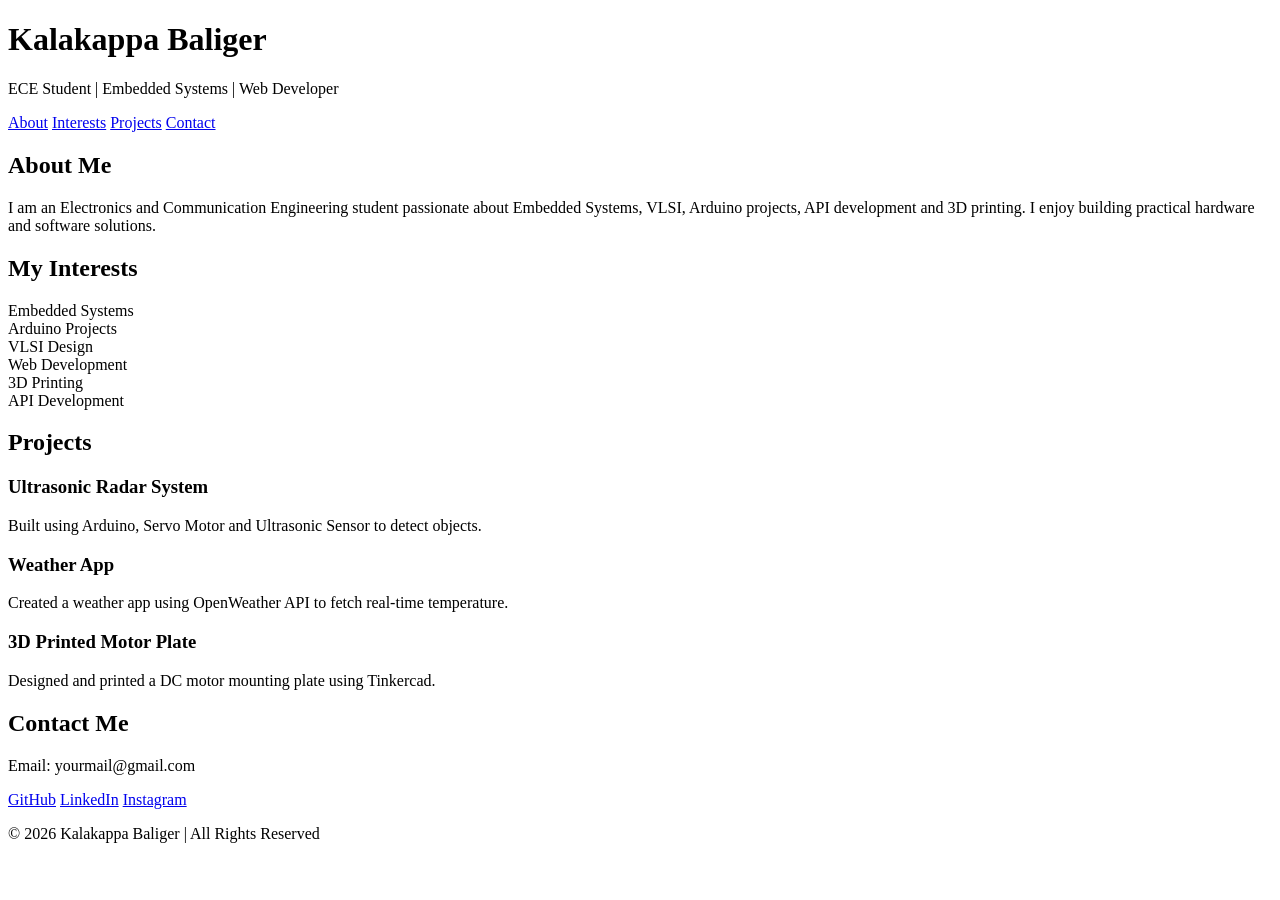
==== index.html @ ccdde6ba "Update and rename protfolio.html to index.html" ====
<!DOCTYPE html>
<html lang="en">
<head>
    <meta charset="UTF-8">
    <title>Kalakappa | Portfolio</title>
    <meta name="viewport" content="width=device-width, initial-scale=1.0">
    <link rel="stylesheet" href="protofolio.css">
</head>
<body>

<header>
    <h1>Kalakappa Baliger</h1>
    <p>ECE Student | Embedded Systems | Web Developer</p>
</header>

<nav>
    <a href="#about">About</a>
    <a href="#interests">Interests</a>
    <a href="#projects">Projects</a>
    <a href="#contact">Contact</a>
</nav>

<section id="about">
    <h2>About Me</h2>
    <p>
        I am an Electronics and Communication Engineering student passionate about 
        Embedded Systems, VLSI, Arduino projects, API development and 3D printing.
        I enjoy building practical hardware and software solutions.
    </p>
</section>

<section id="interests">
    <h2>My Interests</h2>
    <div class="grid">
        <div class="card">Embedded Systems</div>
        <div class="card">Arduino Projects</div>
        <div class="card">VLSI Design</div>
        <div class="card">Web Development</div>
        <div class="card">3D Printing</div>
        <div class="card">API Development</div>
    </div>
</section>

<section id="projects">
    <h2>Projects</h2>

    <div class="project-card">
        <h3>Ultrasonic Radar System</h3>
        <p>Built using Arduino, Servo Motor and Ultrasonic Sensor to detect objects.</p>
    </div>

    <div class="project-card">
        <h3>Weather App</h3>
        <p>Created a weather app using OpenWeather API to fetch real-time temperature.</p>
    </div>

    <div class="project-card">
        <h3>3D Printed Motor Plate</h3>
        <p>Designed and printed a DC motor mounting plate using Tinkercad.</p>
    </div>

</section>

<section id="contact">
    <h2>Contact Me</h2>
    <p>Email: yourmail@gmail.com</p>
    <div class="social">
        <a href="#">GitHub</a>
        <a href="#">LinkedIn</a>
        <a href="#">Instagram</a>
    </div>
</section>

<footer>
    <p>© 2026 Kalakappa Baliger | All Rights Reserved</p>
</footer>

</body>
</html>
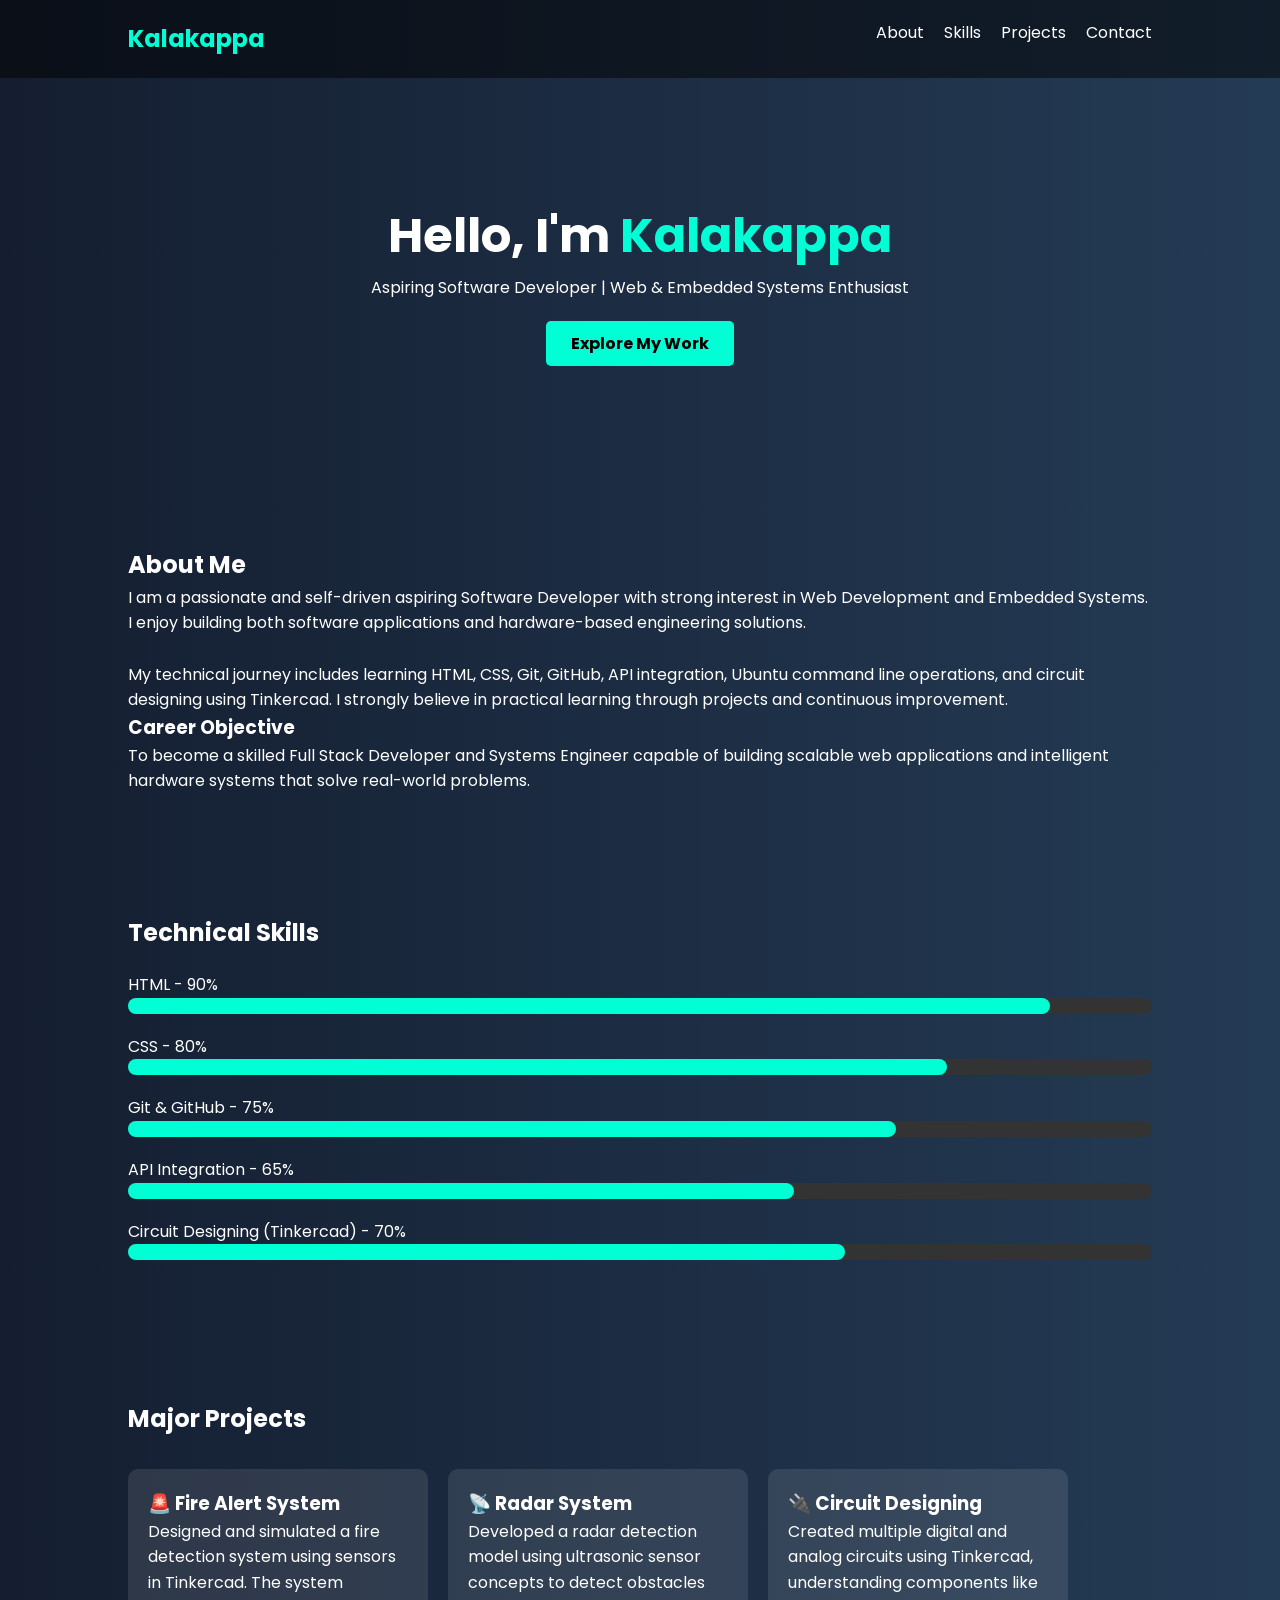
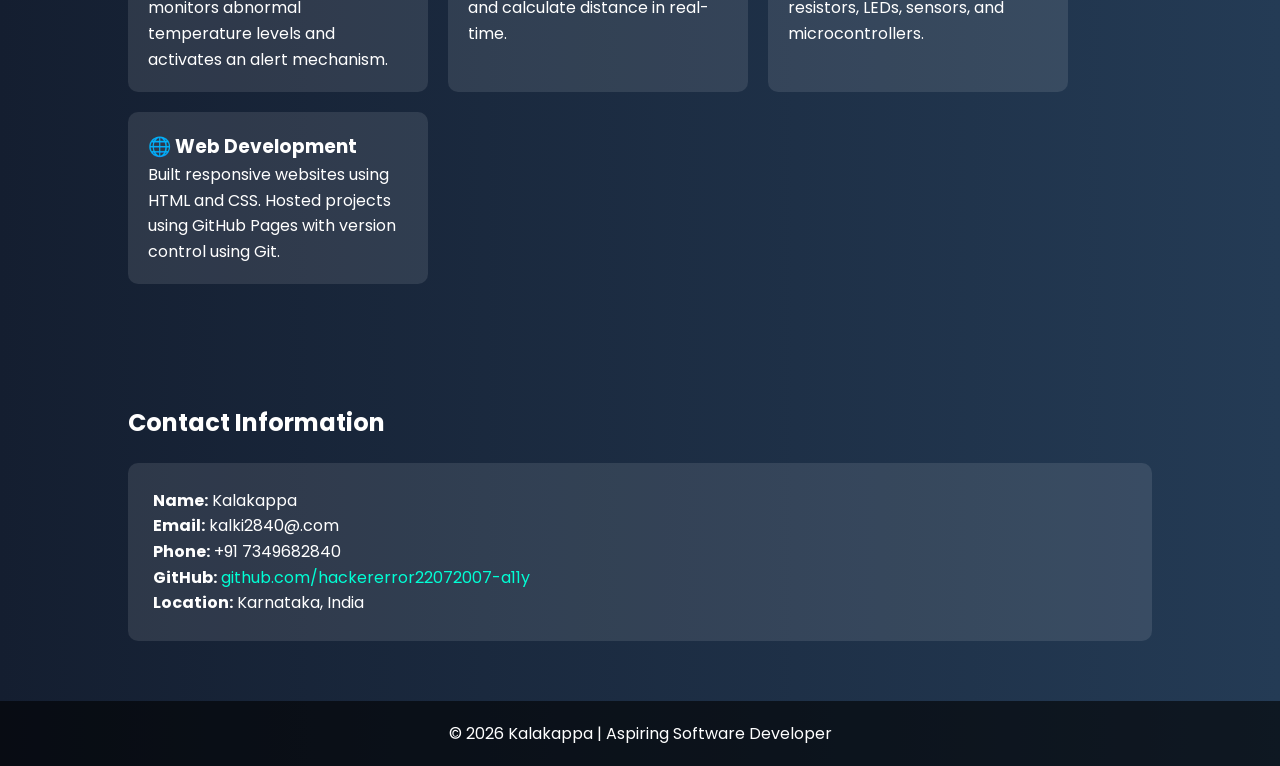
==== commit 13db019f: "modified index.html" ====
--- a/index.html
+++ b/index.html
@@ -1,78 +1,259 @@
 <!DOCTYPE html>
 <html lang="en">
 <head>
-    <meta charset="UTF-8">
-    <title>Kalakappa | Portfolio</title>
-    <meta name="viewport" content="width=device-width, initial-scale=1.0">
-    <link rel="stylesheet" href="protofolio.css">
+<meta charset="UTF-8">
+<meta name="viewport" content="width=device-width, initial-scale=1.0">
+<title>Kalakappa | Developer Portfolio</title>
+
+<link href="https://fonts.googleapis.com/css2?family=Poppins:wght@300;500;700&display=swap" rel="stylesheet">
+
+<style>
+*{
+    margin:0;
+    padding:0;
+    box-sizing:border-box;
+    font-family:'Poppins', sans-serif;
+}
+
+body{
+    background:linear-gradient(to right,#141e30,#243b55);
+    color:white;
+    line-height:1.6;
+}
+
+nav{
+    display:flex;
+    justify-content:space-between;
+    padding:20px 10%;
+    background:rgba(0,0,0,0.5);
+}
+
+nav h2{
+    color:#00ffd5;
+}
+
+nav ul{
+    display:flex;
+    list-style:none;
+}
+
+nav ul li{
+    margin-left:20px;
+}
+
+nav ul li a{
+    text-decoration:none;
+    color:white;
+}
+
+section{
+    padding:60px 10%;
+}
+
+.hero{
+    text-align:center;
+    padding:120px 20px;
+}
+
+.hero h1{
+    font-size:3rem;
+}
+
+.hero span{
+    color:#00ffd5;
+}
+
+.btn{
+    display:inline-block;
+    margin-top:20px;
+    padding:10px 25px;
+    background:#00ffd5;
+    color:black;
+    text-decoration:none;
+    border-radius:5px;
+    font-weight:bold;
+}
+
+.skills .skill{
+    margin:20px 0;
+}
+
+.progress{
+    background:#333;
+    border-radius:20px;
+}
+
+.progress div{
+    background:#00ffd5;
+    padding:8px;
+    border-radius:20px;
+    text-align:right;
+}
+
+.projects{
+    display:flex;
+    flex-wrap:wrap;
+    gap:20px;
+    margin-top:30px;
+}
+
+.card{
+    background:rgba(255,255,255,0.1);
+    padding:20px;
+    border-radius:10px;
+    width:300px;
+    transition:0.3s;
+}
+
+.card:hover{
+    transform:scale(1.05);
+}
+
+.contact-box{
+    background:rgba(255,255,255,0.1);
+    padding:25px;
+    border-radius:10px;
+    margin-top:20px;
+}
+
+.contact-box a{
+    color:#00ffd5;
+    text-decoration:none;
+}
+
+footer{
+    text-align:center;
+    padding:20px;
+    background:rgba(0,0,0,0.6);
+}
+</style>
 </head>
+
 <body>
 
-<header>
-    <h1>Kalakappa Baliger</h1>
-    <p>ECE Student | Embedded Systems | Web Developer</p>
-</header>
-
 <nav>
-    <a href="#about">About</a>
-    <a href="#interests">Interests</a>
-    <a href="#projects">Projects</a>
-    <a href="#contact">Contact</a>
+    <h2>Kalakappa</h2>
+    <ul>
+        <li><a href="#about">About</a></li>
+        <li><a href="#skills">Skills</a></li>
+        <li><a href="#projects">Projects</a></li>
+        <li><a href="#contact">Contact</a></li>
+    </ul>
 </nav>
+
+<section class="hero">
+    <h1>Hello, I'm <span>Kalakappa</span></h1>
+    <p>Aspiring Software Developer | Web & Embedded Systems Enthusiast</p>
+    <a href="#projects" class="btn">Explore My Work</a>
+</section>
 
 <section id="about">
     <h2>About Me</h2>
     <p>
-        I am an Electronics and Communication Engineering student passionate about 
-        Embedded Systems, VLSI, Arduino projects, API development and 3D printing.
-        I enjoy building practical hardware and software solutions.
+        I am a passionate and self-driven aspiring Software Developer with strong interest 
+        in Web Development and Embedded Systems. I enjoy building both software 
+        applications and hardware-based engineering solutions.
     </p>
-</section>
-
-<section id="interests">
-    <h2>My Interests</h2>
-    <div class="grid">
-        <div class="card">Embedded Systems</div>
-        <div class="card">Arduino Projects</div>
-        <div class="card">VLSI Design</div>
-        <div class="card">Web Development</div>
-        <div class="card">3D Printing</div>
-        <div class="card">API Development</div>
+    <br>
+    <p>
+        My technical journey includes learning HTML, CSS, Git, GitHub, API integration,
+        Ubuntu command line operations, and circuit designing using Tinkercad.
+        I strongly believe in practical learning through projects and continuous improvement.
+    </p>
+
+    <h3>Career Objective</h3>
+    <p>
+        To become a skilled Full Stack Developer and Systems Engineer capable of building 
+        scalable web applications and intelligent hardware systems that solve real-world problems.
+    </p>
+</section>
+
+<section id="skills" class="skills">
+    <h2>Technical Skills</h2>
+
+    <div class="skill">
+        <p>HTML - 90%</p>
+        <div class="progress"><div style="width:90%"></div></div>
+    </div>
+
+    <div class="skill">
+        <p>CSS - 80%</p>
+        <div class="progress"><div style="width:80%"></div></div>
+    </div>
+
+    <div class="skill">
+        <p>Git & GitHub - 75%</p>
+        <div class="progress"><div style="width:75%"></div></div>
+    </div>
+
+    <div class="skill">
+        <p>API Integration - 65%</p>
+        <div class="progress"><div style="width:65%"></div></div>
+    </div>
+
+    <div class="skill">
+        <p>Circuit Designing (Tinkercad) - 70%</p>
+        <div class="progress"><div style="width:70%"></div></div>
     </div>
 </section>
 
 <section id="projects">
-    <h2>Projects</h2>
-
-    <div class="project-card">
-        <h3>Ultrasonic Radar System</h3>
-        <p>Built using Arduino, Servo Motor and Ultrasonic Sensor to detect objects.</p>
-    </div>
-
-    <div class="project-card">
-        <h3>Weather App</h3>
-        <p>Created a weather app using OpenWeather API to fetch real-time temperature.</p>
-    </div>
-
-    <div class="project-card">
-        <h3>3D Printed Motor Plate</h3>
-        <p>Designed and printed a DC motor mounting plate using Tinkercad.</p>
-    </div>
-
+    <h2>Major Projects</h2>
+    <div class="projects">
+
+        <div class="card">
+            <h3>🚨 Fire Alert System</h3>
+            <p>
+                Designed and simulated a fire detection system using sensors in Tinkercad.
+                The system monitors abnormal temperature levels and activates an alert mechanism.
+            </p>
+        </div>
+
+        <div class="card">
+            <h3>📡 Radar System</h3>
+            <p>
+                Developed a radar detection model using ultrasonic sensor concepts
+                to detect obstacles and calculate distance in real-time.
+            </p>
+        </div>
+
+        <div class="card">
+            <h3>🔌 Circuit Designing</h3>
+            <p>
+                Created multiple digital and analog circuits using Tinkercad,
+                understanding components like resistors, LEDs, sensors, and microcontrollers.
+            </p>
+        </div>
+
+        <div class="card">
+            <h3>🌐 Web Development</h3>
+            <p>
+                Built responsive websites using HTML and CSS.
+                Hosted projects using GitHub Pages with version control using Git.
+            </p>
+        </div>
+
+    </div>
 </section>
 
 <section id="contact">
-    <h2>Contact Me</h2>
-    <p>Email: yourmail@gmail.com</p>
-    <div class="social">
-        <a href="#">GitHub</a>
-        <a href="#">LinkedIn</a>
-        <a href="#">Instagram</a>
+    <h2>Contact Information</h2>
+
+    <div class="contact-box">
+        <p><strong>Name:</strong> Kalakappa</p>
+        <p><strong>Email:</strong> kalki2840@.com</p>
+        <p><strong>Phone:</strong> +91 7349682840</p>
+        <p><strong>GitHub:</strong> 
+            <a href="https://github.com/hackererror22072007-a11y" target="_blank">
+                github.com/hackererror22072007-a11y
+            </a>
+        </p>
+        <p><strong>Location:</strong> Karnataka, India</p>
     </div>
 </section>
 
 <footer>
-    <p>© 2026 Kalakappa Baliger | All Rights Reserved</p>
+    <p>© 2026 Kalakappa | Aspiring Software Developer</p>
 </footer>
 
 </body>
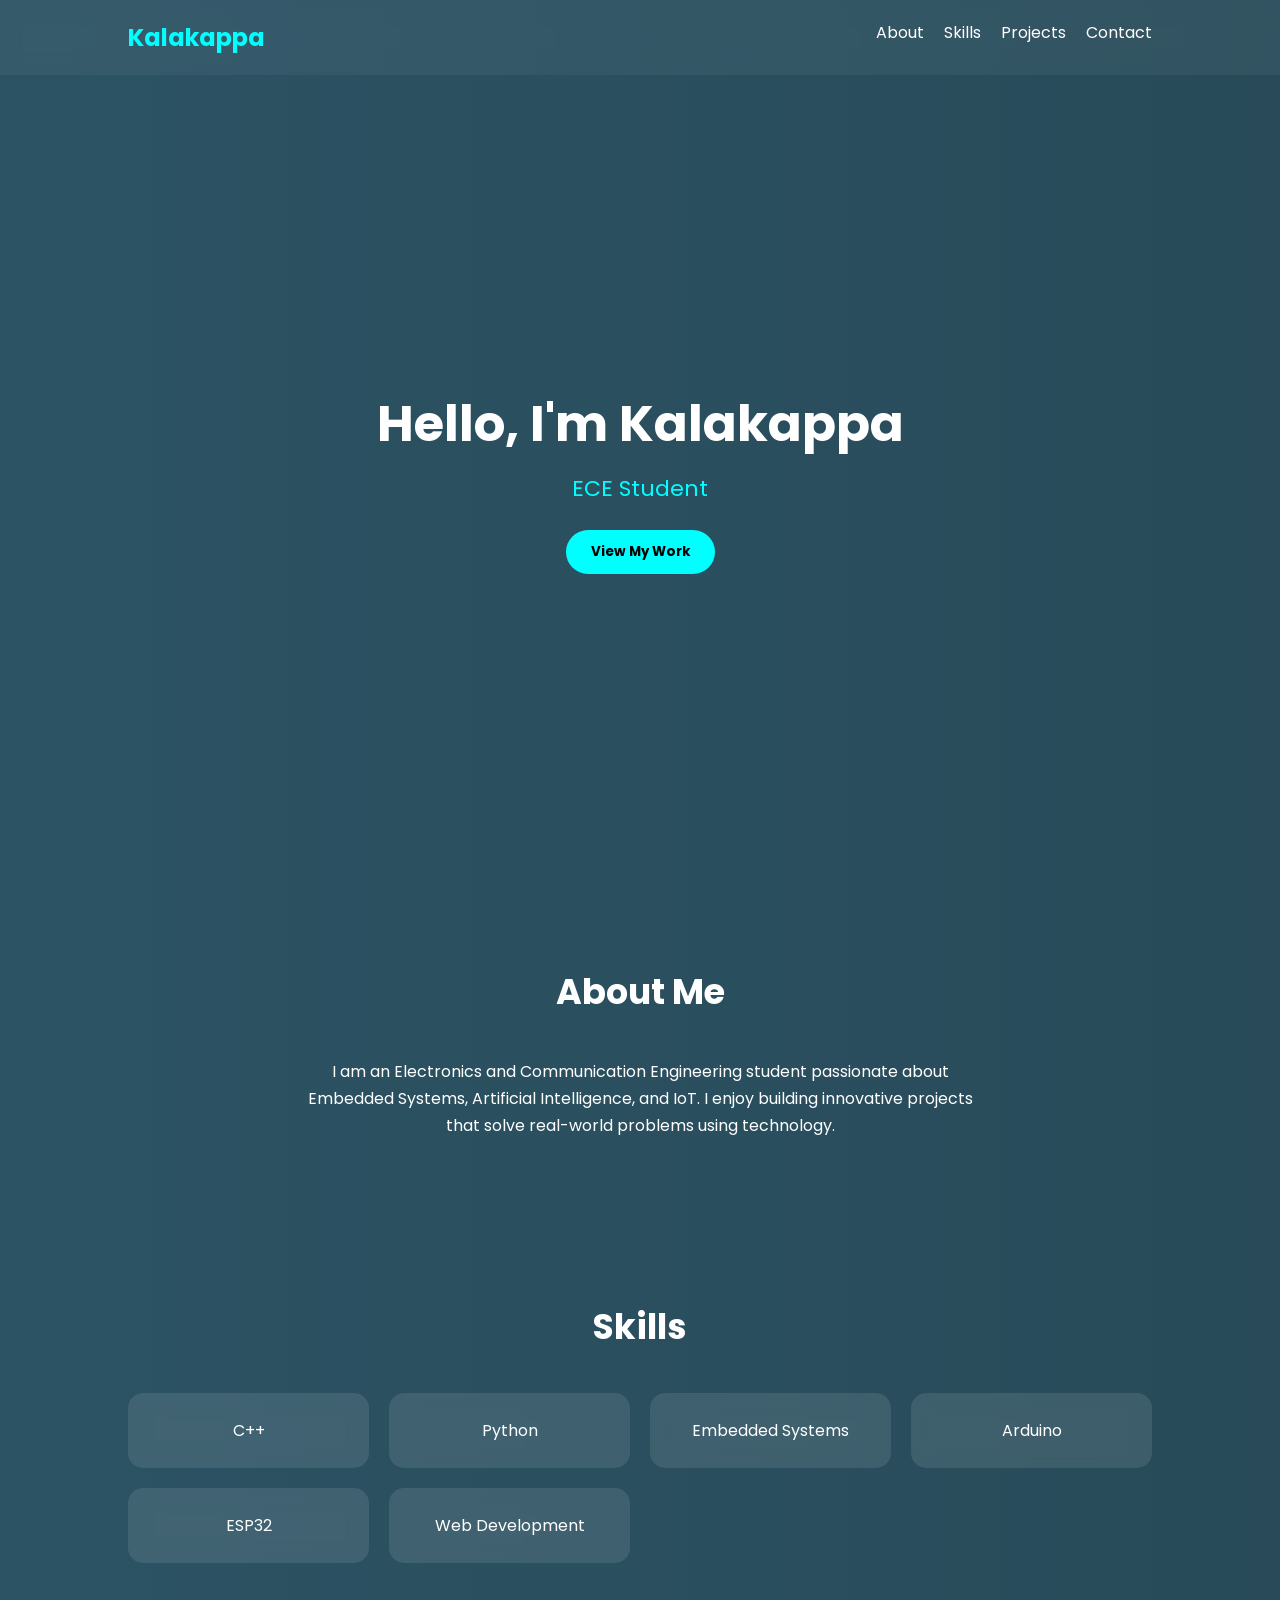
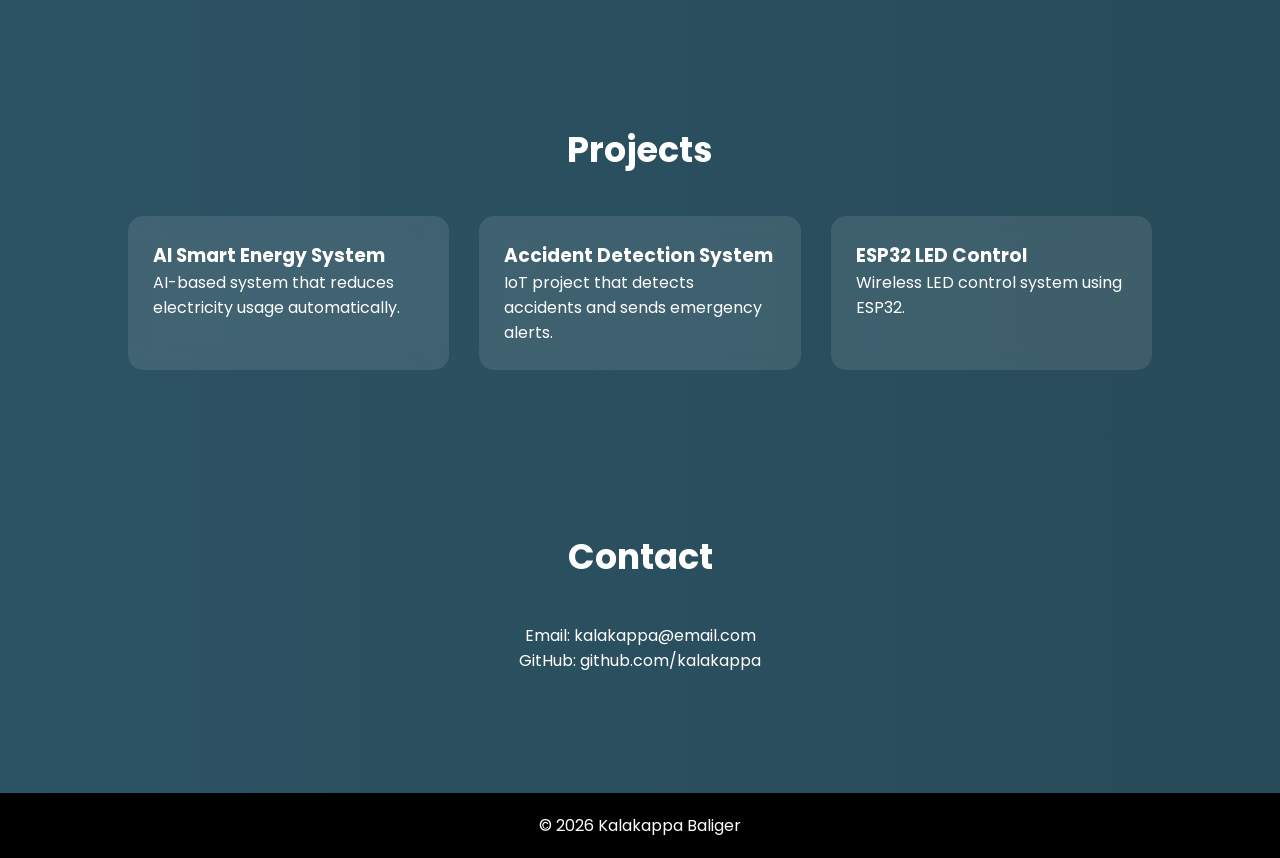
==== commit 271211a9: "Add files via upload" ====
--- a/index.html
+++ b/index.html
@@ -3,258 +3,291 @@
 <head>
 <meta charset="UTF-8">
 <meta name="viewport" content="width=device-width, initial-scale=1.0">
-<title>Kalakappa | Developer Portfolio</title>
+<title>Kalakappa Portfolio</title>
 
 <link href="https://fonts.googleapis.com/css2?family=Poppins:wght@300;500;700&display=swap" rel="stylesheet">
 
 <style>
+
 *{
-    margin:0;
-    padding:0;
-    box-sizing:border-box;
-    font-family:'Poppins', sans-serif;
+margin:0;
+padding:0;
+box-sizing:border-box;
+font-family:'Poppins',sans-serif;
 }
 
 body{
-    background:linear-gradient(to right,#141e30,#243b55);
-    color:white;
-    line-height:1.6;
+background:linear-gradient(270deg,#0f2027,#203a43,#2c5364);
+background-size:600% 600%;
+animation:bgMove 12s infinite alternate;
+color:white;
+}
+
+@keyframes bgMove{
+0%{background-position:0% 50%}
+100%{background-position:100% 50%}
 }
 
 nav{
-    display:flex;
-    justify-content:space-between;
-    padding:20px 10%;
-    background:rgba(0,0,0,0.5);
+display:flex;
+justify-content:space-between;
+padding:20px 10%;
+position:sticky;
+top:0;
+backdrop-filter:blur(10px);
+background:rgba(255,255,255,0.05);
 }
 
 nav h2{
-    color:#00ffd5;
+color:#00ffff;
 }
 
 nav ul{
-    display:flex;
-    list-style:none;
+display:flex;
+list-style:none;
 }
 
 nav ul li{
-    margin-left:20px;
+margin-left:20px;
 }
 
 nav ul li a{
-    text-decoration:none;
-    color:white;
+color:white;
+text-decoration:none;
+transition:.3s;
+}
+
+nav ul li a:hover{
+color:#00ffff;
+}
+
+.hero{
+height:90vh;
+display:flex;
+align-items:center;
+justify-content:center;
+flex-direction:column;
+text-align:center;
+}
+
+.hero h1{
+font-size:50px;
+}
+
+.typing{
+color:#00ffff;
+margin-top:10px;
+font-size:22px;
+}
+
+.btn{
+margin-top:25px;
+padding:12px 25px;
+border:none;
+border-radius:30px;
+background:#00ffff;
+color:black;
+cursor:pointer;
+font-weight:bold;
+transition:.3s;
+}
+
+.btn:hover{
+transform:scale(1.1);
 }
 
 section{
-    padding:60px 10%;
-}
-
-.hero{
-    text-align:center;
-    padding:120px 20px;
-}
-
-.hero h1{
-    font-size:3rem;
-}
-
-.hero span{
-    color:#00ffd5;
-}
-
-.btn{
-    display:inline-block;
-    margin-top:20px;
-    padding:10px 25px;
-    background:#00ffd5;
-    color:black;
-    text-decoration:none;
-    border-radius:5px;
-    font-weight:bold;
-}
-
-.skills .skill{
-    margin:20px 0;
-}
-
-.progress{
-    background:#333;
-    border-radius:20px;
-}
-
-.progress div{
-    background:#00ffd5;
-    padding:8px;
-    border-radius:20px;
-    text-align:right;
+padding:80px 10%;
+}
+
+.section-title{
+text-align:center;
+margin-bottom:40px;
+font-size:35px;
+}
+
+.about{
+text-align:center;
+max-width:700px;
+margin:auto;
+line-height:1.7;
+}
+
+.skills{
+display:grid;
+grid-template-columns:repeat(auto-fit,minmax(200px,1fr));
+gap:20px;
+margin-top:40px;
+}
+
+.skill-card{
+background:rgba(255,255,255,0.1);
+padding:25px;
+border-radius:15px;
+backdrop-filter:blur(10px);
+transition:.3s;
+text-align:center;
+}
+
+.skill-card:hover{
+transform:translateY(-10px);
+background:rgba(0,255,255,0.2);
 }
 
 .projects{
-    display:flex;
-    flex-wrap:wrap;
-    gap:20px;
-    margin-top:30px;
-}
-
-.card{
-    background:rgba(255,255,255,0.1);
-    padding:20px;
-    border-radius:10px;
-    width:300px;
-    transition:0.3s;
-}
-
-.card:hover{
-    transform:scale(1.05);
-}
-
-.contact-box{
-    background:rgba(255,255,255,0.1);
-    padding:25px;
-    border-radius:10px;
-    margin-top:20px;
-}
-
-.contact-box a{
-    color:#00ffd5;
-    text-decoration:none;
+display:grid;
+grid-template-columns:repeat(auto-fit,minmax(250px,1fr));
+gap:30px;
+}
+
+.project-card{
+background:rgba(255,255,255,0.1);
+padding:25px;
+border-radius:15px;
+transition:.4s;
+backdrop-filter:blur(10px);
+}
+
+.project-card:hover{
+transform:scale(1.05);
+background:rgba(0,255,255,0.2);
+}
+
+.contact{
+text-align:center;
 }
 
 footer{
-    text-align:center;
-    padding:20px;
-    background:rgba(0,0,0,0.6);
-}
+text-align:center;
+padding:20px;
+background:#000;
+margin-top:40px;
+}
+
 </style>
+
 </head>
 
 <body>
 
 <nav>
-    <h2>Kalakappa</h2>
-    <ul>
-        <li><a href="#about">About</a></li>
-        <li><a href="#skills">Skills</a></li>
-        <li><a href="#projects">Projects</a></li>
-        <li><a href="#contact">Contact</a></li>
-    </ul>
+<h2>Kalakappa</h2>
+<ul>
+<li><a href="#about">About</a></li>
+<li><a href="#skills">Skills</a></li>
+<li><a href="#projects">Projects</a></li>
+<li><a href="#contact">Contact</a></li>
+</ul>
 </nav>
 
-<section class="hero">
-    <h1>Hello, I'm <span>Kalakappa</span></h1>
-    <p>Aspiring Software Developer | Web & Embedded Systems Enthusiast</p>
-    <a href="#projects" class="btn">Explore My Work</a>
-</section>
+<div class="hero">
+<h1>Hello, I'm Kalakappa</h1>
+<p class="typing"></p>
+<button class="btn">View My Work</button>
+</div>
 
 <section id="about">
-    <h2>About Me</h2>
-    <p>
-        I am a passionate and self-driven aspiring Software Developer with strong interest 
-        in Web Development and Embedded Systems. I enjoy building both software 
-        applications and hardware-based engineering solutions.
-    </p>
-    <br>
-    <p>
-        My technical journey includes learning HTML, CSS, Git, GitHub, API integration,
-        Ubuntu command line operations, and circuit designing using Tinkercad.
-        I strongly believe in practical learning through projects and continuous improvement.
-    </p>
-
-    <h3>Career Objective</h3>
-    <p>
-        To become a skilled Full Stack Developer and Systems Engineer capable of building 
-        scalable web applications and intelligent hardware systems that solve real-world problems.
-    </p>
-</section>
-
-<section id="skills" class="skills">
-    <h2>Technical Skills</h2>
-
-    <div class="skill">
-        <p>HTML - 90%</p>
-        <div class="progress"><div style="width:90%"></div></div>
-    </div>
-
-    <div class="skill">
-        <p>CSS - 80%</p>
-        <div class="progress"><div style="width:80%"></div></div>
-    </div>
-
-    <div class="skill">
-        <p>Git & GitHub - 75%</p>
-        <div class="progress"><div style="width:75%"></div></div>
-    </div>
-
-    <div class="skill">
-        <p>API Integration - 65%</p>
-        <div class="progress"><div style="width:65%"></div></div>
-    </div>
-
-    <div class="skill">
-        <p>Circuit Designing (Tinkercad) - 70%</p>
-        <div class="progress"><div style="width:70%"></div></div>
-    </div>
+<h2 class="section-title">About Me</h2>
+<p class="about">
+I am an Electronics and Communication Engineering student passionate about
+Embedded Systems, Artificial Intelligence, and IoT. I enjoy building
+innovative projects that solve real-world problems using technology.
+</p>
+</section>
+
+<section id="skills">
+<h2 class="section-title">Skills</h2>
+
+<div class="skills">
+
+<div class="skill-card">C++</div>
+<div class="skill-card">Python</div>
+<div class="skill-card">Embedded Systems</div>
+<div class="skill-card">Arduino</div>
+<div class="skill-card">ESP32</div>
+<div class="skill-card">Web Development</div>
+
+</div>
 </section>
 
 <section id="projects">
-    <h2>Major Projects</h2>
-    <div class="projects">
-
-        <div class="card">
-            <h3>🚨 Fire Alert System</h3>
-            <p>
-                Designed and simulated a fire detection system using sensors in Tinkercad.
-                The system monitors abnormal temperature levels and activates an alert mechanism.
-            </p>
-        </div>
-
-        <div class="card">
-            <h3>📡 Radar System</h3>
-            <p>
-                Developed a radar detection model using ultrasonic sensor concepts
-                to detect obstacles and calculate distance in real-time.
-            </p>
-        </div>
-
-        <div class="card">
-            <h3>🔌 Circuit Designing</h3>
-            <p>
-                Created multiple digital and analog circuits using Tinkercad,
-                understanding components like resistors, LEDs, sensors, and microcontrollers.
-            </p>
-        </div>
-
-        <div class="card">
-            <h3>🌐 Web Development</h3>
-            <p>
-                Built responsive websites using HTML and CSS.
-                Hosted projects using GitHub Pages with version control using Git.
-            </p>
-        </div>
-
-    </div>
+<h2 class="section-title">Projects</h2>
+
+<div class="projects">
+
+<div class="project-card">
+<h3>AI Smart Energy System</h3>
+<p>AI-based system that reduces electricity usage automatically.</p>
+</div>
+
+<div class="project-card">
+<h3>Accident Detection System</h3>
+<p>IoT project that detects accidents and sends emergency alerts.</p>
+</div>
+
+<div class="project-card">
+<h3>ESP32 LED Control</h3>
+<p>Wireless LED control system using ESP32.</p>
+</div>
+
+</div>
 </section>
 
 <section id="contact">
-    <h2>Contact Information</h2>
-
-    <div class="contact-box">
-        <p><strong>Name:</strong> Kalakappa</p>
-        <p><strong>Email:</strong> kalki2840@.com</p>
-        <p><strong>Phone:</strong> +91 7349682840</p>
-        <p><strong>GitHub:</strong> 
-            <a href="https://github.com/hackererror22072007-a11y" target="_blank">
-                github.com/hackererror22072007-a11y
-            </a>
-        </p>
-        <p><strong>Location:</strong> Karnataka, India</p>
-    </div>
+<h2 class="section-title">Contact</h2>
+
+<div class="contact">
+<p>Email: kalakappa@email.com</p>
+<p>GitHub: github.com/kalakappa</p>
+</div>
+
 </section>
 
 <footer>
-    <p>© 2026 Kalakappa | Aspiring Software Developer</p>
+<p>© 2026 Kalakappa Baliger</p>
 </footer>
 
+<script>
+
+const words=[
+"ECE Student",
+"Embedded Systems Developer",
+"AI & IoT Enthusiast",
+"Web Developer"
+]
+
+let i=0
+let j=0
+let currentWord=""
+let isDeleting=false
+
+function type(){
+
+currentWord=words[i]
+
+if(isDeleting){
+document.querySelector(".typing").textContent=currentWord.substring(0,j--)
+}else{
+document.querySelector(".typing").textContent=currentWord.substring(0,j++)
+}
+
+if(!isDeleting && j===currentWord.length){
+isDeleting=true
+setTimeout(type,1000)
+return
+}
+
+if(isDeleting && j===0){
+isDeleting=false
+i=(i+1)%words.length
+}
+
+setTimeout(type,100)
+}
+
+type()
+
+</script>
+
 </body>
-</html>
+</html>
